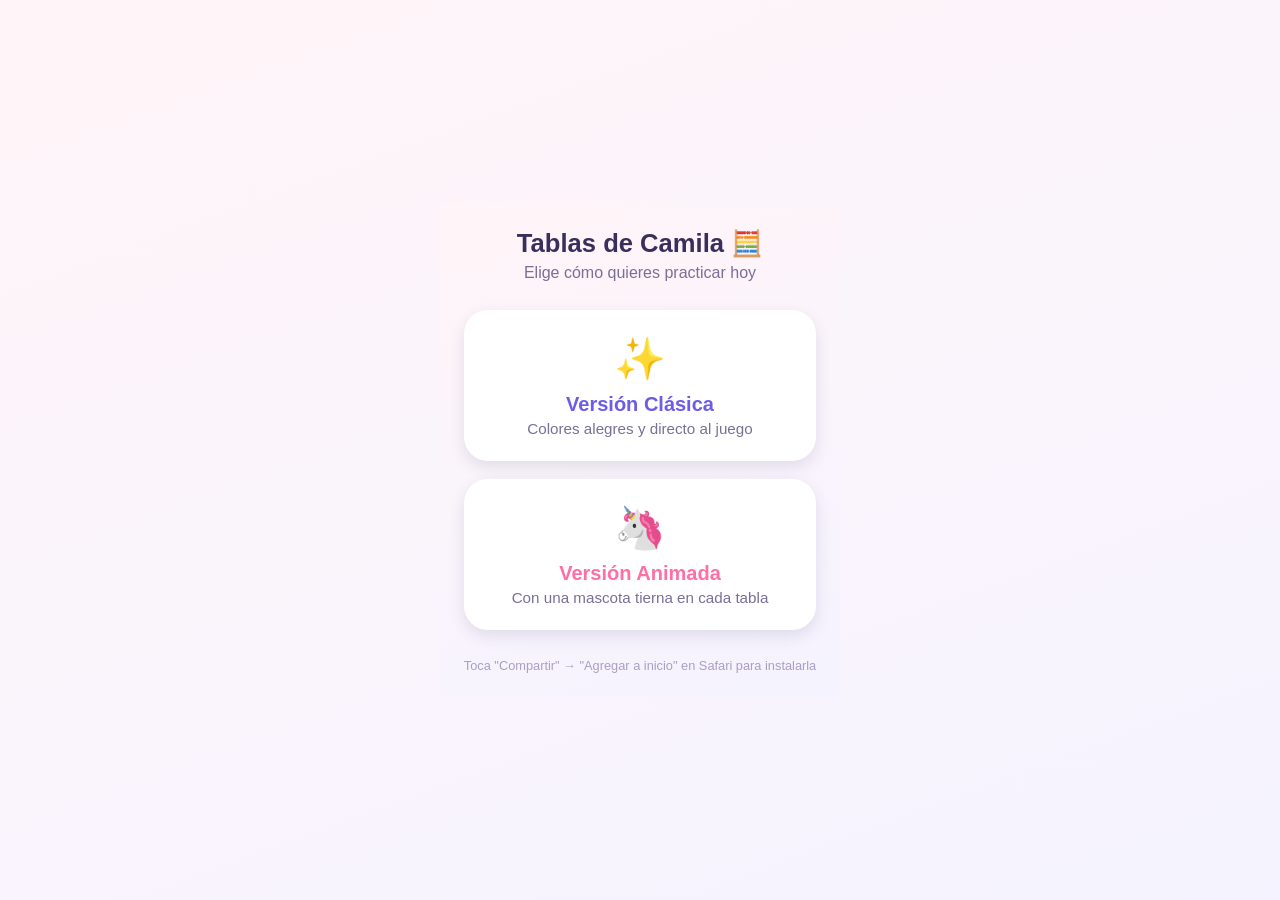
==== index.html @ 2fc57fd6 "App de tablas de multiplicar para Camila (versión Clásica y Animada) PWA en JS vanilla con motor de " ====
<!doctype html>
<html lang="es">
<head>
  <meta charset="UTF-8" />
  <meta name="viewport" content="width=device-width, initial-scale=1, viewport-fit=cover" />
  <title>Tablas de Camila</title>
  <meta name="description" content="Elige tu versión favorita para aprender las tablas de multiplicar." />
  <style>
    * { box-sizing: border-box; }
    html, body {
      margin: 0;
      min-height: 100%;
      font-family: -apple-system, 'SF Pro Rounded', 'Nunito', sans-serif;
      background: linear-gradient(160deg, #fff5f8 0%, #f5f3ff 100%);
      color: #3a2f5c;
      display: flex;
      align-items: center;
      justify-content: center;
      padding: 24px;
    }
    .wrap { max-width: 480px; width: 100%; text-align: center; }
    h1 { font-size: 1.6rem; margin: 0 0 6px; }
    p.sub { color: #7a6f96; margin: 0 0 28px; }
    .cards { display: flex; flex-direction: column; gap: 18px; }
    a.card {
      display: block;
      text-decoration: none;
      color: inherit;
      background: #ffffff;
      border-radius: 24px;
      padding: 24px;
      box-shadow: 0 6px 16px rgba(58, 47, 92, 0.12);
      transition: transform 0.15s ease;
    }
    a.card:active { transform: scale(0.97); }
    .emoji { font-size: 2.6rem; display: block; margin-bottom: 10px; }
    .card h2 { margin: 0 0 4px; font-size: 1.25rem; }
    .card p { margin: 0; color: #7a6f96; font-size: 0.95rem; }
    .clasica h2 { color: #6c5ce7; }
    .animada h2 { color: #ff6fa5; }
    footer { margin-top: 28px; font-size: 0.8rem; color: #a89fc2; }
  </style>
</head>
<body>
  <div class="wrap">
    <h1>Tablas de Camila 🧮</h1>
    <p class="sub">Elige cómo quieres practicar hoy</p>
    <div class="cards">
      <a class="card clasica" href="clasica/index.html">
        <span class="emoji">✨</span>
        <h2>Versión Clásica</h2>
        <p>Colores alegres y directo al juego</p>
      </a>
      <a class="card animada" href="animada/index.html">
        <span class="emoji">🦄</span>
        <h2>Versión Animada</h2>
        <p>Con una mascota tierna en cada tabla</p>
      </a>
    </div>
    <footer>Toca "Compartir" → "Agregar a inicio" en Safari para instalarla</footer>
  </div>
</body>
</html>
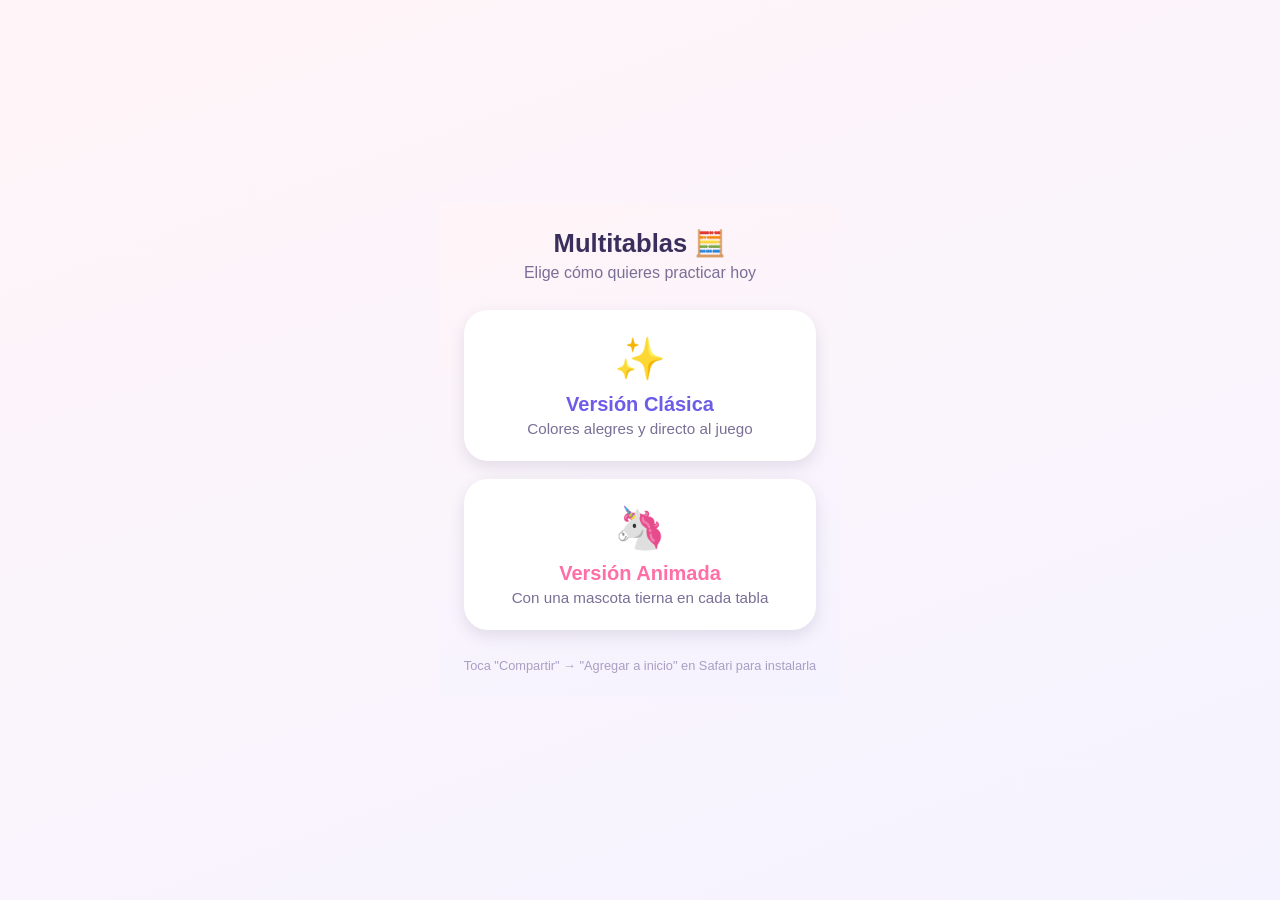
==== commit f78603b4: "Quita el nombre propio, orden en nivel fácil, timer y repaso mixto - Renombrada la app a "Multitabla" ====
--- a/index.html
+++ b/index.html
@@ -3,7 +3,7 @@
 <head>
   <meta charset="UTF-8" />
   <meta name="viewport" content="width=device-width, initial-scale=1, viewport-fit=cover" />
-  <title>Tablas de Camila</title>
+  <title>Multitablas</title>
   <meta name="description" content="Elige tu versión favorita para aprender las tablas de multiplicar." />
   <style>
     * { box-sizing: border-box; }
@@ -43,7 +43,7 @@
 </head>
 <body>
   <div class="wrap">
-    <h1>Tablas de Camila 🧮</h1>
+    <h1>Multitablas 🧮</h1>
     <p class="sub">Elige cómo quieres practicar hoy</p>
     <div class="cards">
       <a class="card clasica" href="clasica/index.html">
